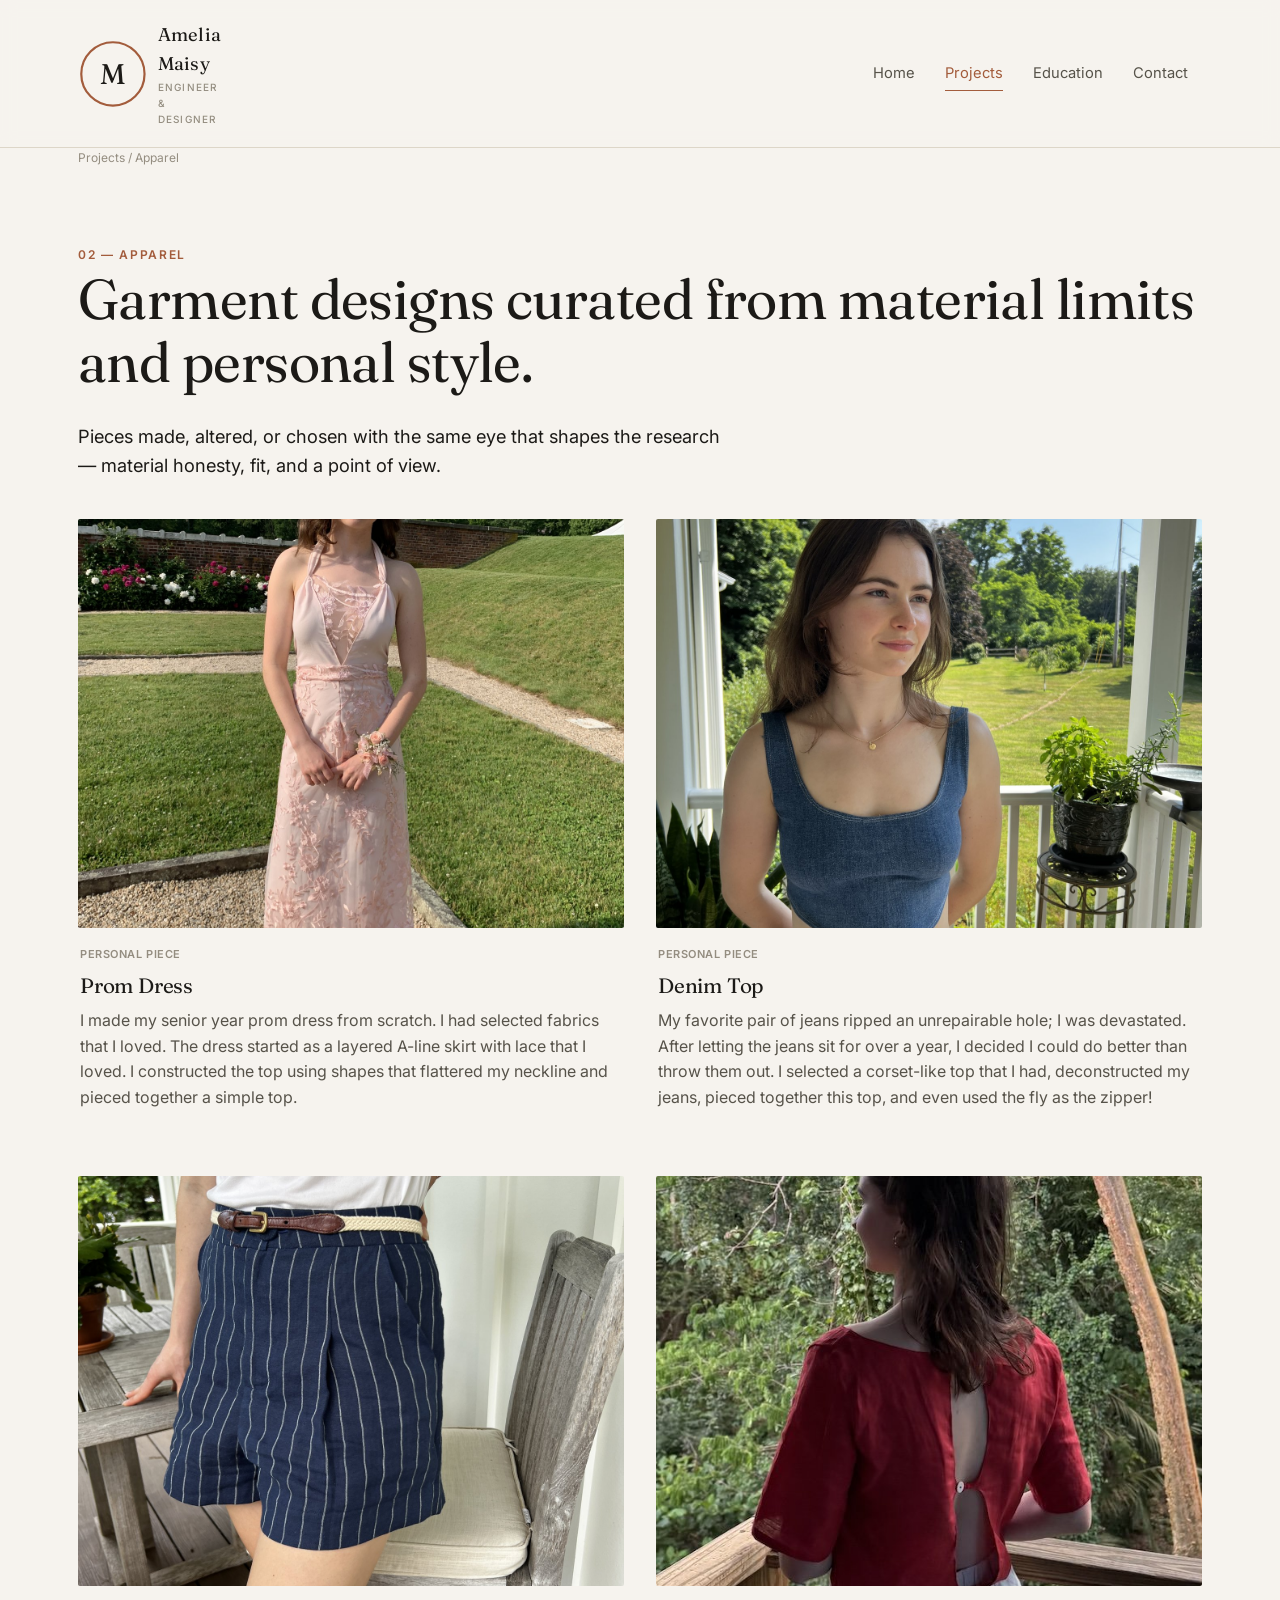
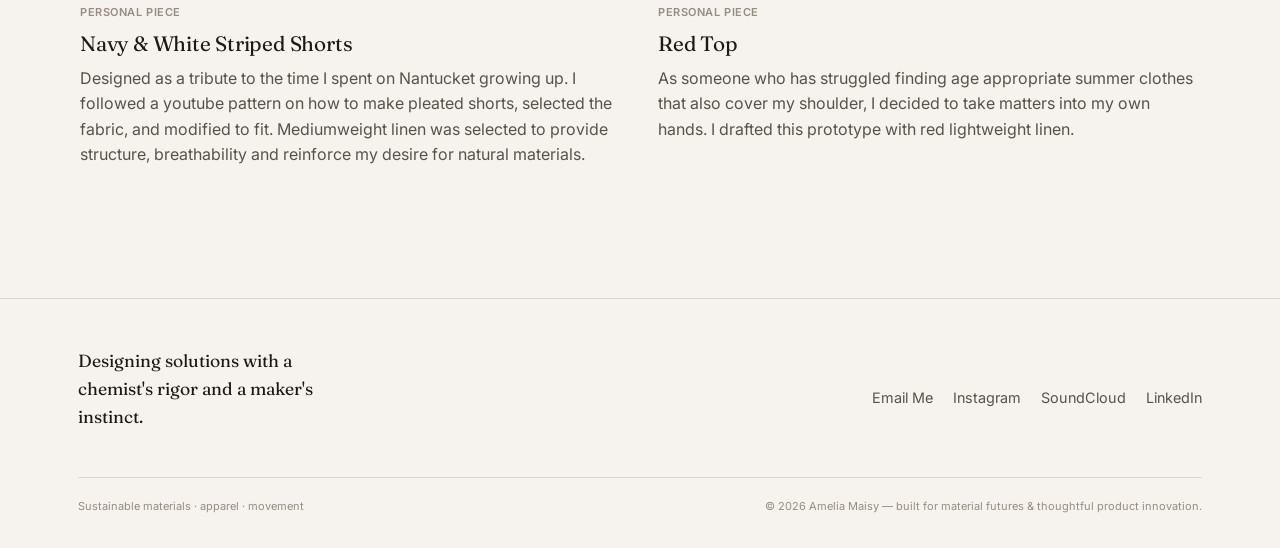
==== apparel.html @ 1a87ed8a "Add descriptions for personal clothing pieces" ====
<!DOCTYPE html>
<html lang="en">
<head>
<meta charset="UTF-8">
<meta name="viewport" content="width=device-width, initial-scale=1.0">
<title>Apparel — Maisy Holehouse</title>
<meta name="description" content="Garment designs curated from material limits and personal style.">
<link rel="stylesheet" href="style.css">
</head>
<body data-page="apparel">

<div id="site-header"></div>

<main>
  <div class="wrap">
    <div class="breadcrumb"><a href="projects.html">Projects</a> / Apparel</div>
    <div class="page-head">
      <span class="eyebrow">02 — Apparel</span>
      <h1>Garment designs curated from material limits and personal style.</h1>
      <p class="lede">Pieces made, altered, or chosen with the same eye that shapes the research — material honesty, fit, and a point of view.</p>
    </div>

    <!--
      PENDING: swap each placeholder-tile below for
      <img src="images/your-file.jpg" alt="Describe the photo">
      once the photos are uploaded. See README.md.
    -->
    <section class="no-border" style="padding-top:0;">
      <div class="grid-2">
        <div class="work-card">
          <div class="thumb"><img src="prom-dress.jpg" alt="Prom dress"></div>
          <div class="body">
            <div class="meta"><span>Personal Piece</span></div>
            <h3>Prom Dress</h3>
            <p>I made my senior year prom dress from scratch. I had selected fabrics that I loved. The dress started as a layered A-line skirt with lace that I loved. I constructed the top using shapes that flattered my neckline and pieced together a simple top.</p>
          </div>
        </div>

        <div class="work-card">
          <div class="thumb"><img src="denim-top.jpg" alt="Denim top"></div>
          <div class="body">
            <div class="meta"><span>Personal Piece</span></div>
            <h3>Denim Top</h3>
            <p>My favorite pair of jeans ripped an unrepairable hole; I was devastated. After letting the jeans sit for over a year, I decided I could do better than throw them out. I selected a corset-like top that I had, deconstructed my jeans, pieced together this top, and even used the fly as the zipper!</p>
          </div>
        </div>

        <div class="work-card">
          <div class="thumb"><img src="striped-shorts.jpg" alt="Navy and white striped shorts"></div>
          <div class="body">
            <div class="meta"><span>Personal Piece</span></div>
            <h3>Navy &amp; White Striped Shorts</h3>
            <p>Designed as a tribute to the time I spent on Nantucket growing up. I followed a youtube pattern on how to make pleated shorts, selected the fabric, and modified to fit. Mediumweight linen was selected to provide structure, breathability and reinforce my desire for natural materials.</p>
          </div>
        </div>

        <div class="work-card">
          <div class="thumb"><img src="red-top.jpg" alt="Red top"></div>
          <div class="body">
            <div class="meta"><span>Personal Piece</span></div>
            <h3>Red Top</h3>
            <p>As someone who has struggled finding age appropriate summer clothes that also cover my shoulder, I decided to take matters into my own hands. I drafted this prototype with red lightweight linen.</p>
          </div>
        </div>
      </div>
    </section>
  </div>
</main>

<div id="site-footer"></div>
<script src="main.js"></script>
</body>
</html>
---- style.css ----
/* ============================================================
   Maisy Holehouse — Portfolio
   Design language: warm editorial — paper tones, serif display,
   quiet hairline rules, photography-led. See README.md
   ============================================================ */

@import url('https://fonts.googleapis.com/css2?family=Fraunces:opsz,wght@9..144,300;9..144,400;9..144,500;9..144,600&family=Inter:wght@400;500;600&display=swap');

:root {
  --bg: #f6f3ee;
  --bg-panel: #efebe3;
  --ink: #1c1a17;
  --ink-dim: #57534a;
  --ink-faint: #948d80;
  --line: #ddd6c8;
  --line-strong: #c9beac;
  --accent: #5f6f45;
  --accent-2: #a35c3c;
  --radius: 2px;
  --max: 1180px;
  --font-display: "Fraunces", Georgia, serif;
  --font-body: "Inter", -apple-system, sans-serif;
}

* { box-sizing: border-box; }
html { scroll-behavior: smooth; }

body {
  margin: 0;
  background: var(--bg);
  color: var(--ink);
  font-family: var(--font-body);
  font-size: 16px;
  line-height: 1.6;
  -webkit-font-smoothing: antialiased;
}

a { color: inherit; }
img { max-width: 100%; display: block; }

::selection { background: var(--accent); color: #f6f3ee; }

:focus-visible { outline: 2px solid var(--accent-2); outline-offset: 3px; }

@media (prefers-reduced-motion: reduce) {
  * { animation: none !important; transition: none !important; scroll-behavior: auto !important; }
}

.wrap { max-width: var(--max); margin: 0 auto; padding: 0 28px; }

.eyebrow {
  font-family: var(--font-body);
  font-size: 12px;
  font-weight: 600;
  letter-spacing: 0.14em;
  text-transform: uppercase;
  color: var(--accent-2);
}

h1, h2, h3, h4 {
  font-family: var(--font-display);
  font-weight: 400;
  line-height: 1.14;
  margin: 0 0 0.5em;
  letter-spacing: -0.01em;
  color: var(--ink);
}
h1 { font-size: clamp(2.1rem, 4.6vw, 3.5rem); font-weight: 400; }
h2 { font-size: clamp(1.5rem, 2.8vw, 2rem); }
h3 { font-size: 1.3rem; }

p { color: var(--ink-dim); margin: 0 0 1em; }
p.lede { color: var(--ink); font-size: 1.14rem; max-width: 60ch; }

.tick { color: var(--ink-faint); font-family: var(--font-body); font-size: 13px; }

/* ================= HEADER / NAV ================= */
header.site-header {
  position: sticky; top: 0; z-index: 50;
  background: rgba(246, 243, 238, 0.92);
  backdrop-filter: blur(8px);
  border-bottom: 1px solid var(--line);
}
.nav {
  display: flex; align-items: center; justify-content: space-between;
  padding: 20px 28px;
  max-width: var(--max); margin: 0 auto;
}
.brand {
  display: flex; align-items: center; gap: 10px;
  font-family: var(--font-display);
  font-size: 1.15rem;
  text-decoration: none;
  color: var(--ink);
  letter-spacing: 0.01em;
}
.brand small {
  display: block; font-family: var(--font-body); font-size: 10px; font-weight: 500;
  letter-spacing: 0.12em; color: var(--ink-faint); text-transform: uppercase;
}

.nav-links { display: flex; align-items: center; gap: 2px; list-style: none; margin: 0; padding: 0; }
.nav-links a {
  display: block;
  padding: 9px 14px;
  text-decoration: none;
  font-size: 0.92rem;
  color: var(--ink-dim);
  border-radius: var(--radius);
  transition: color 0.15s ease;
  position: relative;
}
.nav-links a:hover { color: var(--ink); }
.nav-links a[aria-current="page"] { color: var(--accent-2); }
.nav-links a[aria-current="page"]::after {
  content: ""; position: absolute; left: 14px; right: 14px; bottom: 3px;
  height: 1px; background: var(--accent-2);
}

.nav-item.has-dropdown { position: relative; padding-bottom: 10px; margin-bottom: -10px; }
.dropdown {
  display: none;
  position: absolute; top: 100%; left: 0; margin: 0;
  min-width: 200px;
  background: var(--bg);
  border: 1px solid var(--line-strong);
  padding: 6px;
  list-style: none; z-index: 60;
}
.nav-item.has-dropdown:hover .dropdown,
.nav-item.has-dropdown:focus-within .dropdown { display: block; }
.dropdown a { font-size: 0.88rem; padding: 9px 12px; }
.dropdown .tick { display: block; padding: 4px 12px 3px; font-size: 11px; }

.nav-toggle { display: none; }

@media (max-width: 860px) {
  .nav-toggle {
    display: inline-flex; align-items: center; justify-content: center;
    width: 38px; height: 38px;
    background: transparent; border: 1px solid var(--line-strong); color: var(--ink);
    cursor: pointer;
  }
  .nav-links {
    display: none;
    position: absolute; top: 100%; left: 0; right: 0;
    flex-direction: column; align-items: stretch; gap: 0;
    background: var(--bg); border-bottom: 1px solid var(--line-strong);
    padding: 8px;
  }
  .nav-links.open { display: flex; }
  .nav-item.has-dropdown .dropdown {
    display: block; position: static; border: none; background: transparent; margin: 0 0 0 12px; padding: 0;
  }
}

/* ================= HERO ================= */
.hero { padding: 72px 0 48px; }
.hero .eyebrow { display: block; margin-bottom: 16px; }
.hero .lede { margin-top: 18px; }
.cta-row { display: flex; gap: 14px; margin-top: 30px; flex-wrap: wrap; }

.hero-photo {
  margin-top: 48px;
  border-radius: var(--radius);
  overflow: hidden;
  aspect-ratio: 16 / 8;
}
.hero-photo img { width: 100%; height: 100%; object-fit: cover; }
@media (max-width: 700px) { .hero-photo { aspect-ratio: 4/5; } }

.btn {
  font-family: var(--font-body);
  font-size: 13px;
  font-weight: 600;
  letter-spacing: 0.02em;
  text-decoration: none;
  padding: 13px 22px;
  border: 1px solid var(--ink);
  color: var(--ink);
  display: inline-flex; align-items: center; gap: 8px;
  transition: background 0.15s ease, color 0.15s ease, border-color 0.15s ease;
}
.btn:hover { background: var(--ink); color: var(--bg); }
.btn.ghost { border-color: var(--line-strong); }
.btn.ghost:hover { background: var(--bg-panel); color: var(--ink); border-color: var(--ink); }

/* ================= SECTIONS ================= */
section { padding: 56px 0; border-top: 1px solid var(--line); }
section.no-border { border-top: none; }
.section-head { display: flex; justify-content: space-between; align-items: flex-end; gap: 24px; margin-bottom: 36px; flex-wrap: wrap; }
.section-head .eyebrow { display: block; margin-bottom: 10px; }

/* ================= NUMBERED DISCIPLINE LIST (matches original site) ================= */
.numbered-list { list-style: none; margin: 0; padding: 0; }
.numbered-list li {
  border-top: 1px solid var(--line);
}
.numbered-list li:last-child { border-bottom: 1px solid var(--line); }
.numbered-list a.numbered-row {
  display: grid; grid-template-columns: 90px 1fr auto; gap: 20px; align-items: baseline;
  padding: 22px 0; text-decoration: none; color: var(--ink);
}
.numbered-list .num { font-family: var(--font-display); font-size: 1.4rem; color: var(--ink-faint); }
.numbered-list h3 { margin: 0 0 4px; font-size: 1.1rem; }
.numbered-list p { margin: 0; font-size: 0.96rem; }
.numbered-list .go { font-family: var(--font-body); font-size: 12px; font-weight: 600; color: var(--ink-faint); align-self: center; }
.numbered-list a.numbered-row:hover .go { color: var(--accent-2); }

/* ================= WORK / PROJECT CARDS ================= */
.grid-4 { display: grid; grid-template-columns: repeat(4, 1fr); gap: 20px; }
@media (max-width: 900px) { .grid-4 { grid-template-columns: 1fr 1fr; } }
@media (max-width: 560px) { .grid-4 { grid-template-columns: 1fr; } }

.card {
  text-decoration: none;
  color: var(--ink);
  display: flex; flex-direction: column; gap: 8px;
  padding-top: 18px;
  border-top: 1px solid var(--line-strong);
}
.card .num { font-family: var(--font-display); font-size: 1rem; color: var(--ink-faint); }
.card h3 { margin-bottom: 2px; }
.card p { font-size: 0.92rem; margin-bottom: 0; }
.card .go { font-family: var(--font-body); font-size: 12px; font-weight: 600; color: var(--ink-faint); margin-top: 6px; }
.card:hover .go { color: var(--accent-2); }

.grid-2 { display: grid; grid-template-columns: 1fr 1fr; gap: 32px; }
@media (max-width: 760px) { .grid-2 { grid-template-columns: 1fr; } }

.work-card { }
.work-card .thumb { aspect-ratio: 4 / 3; overflow: hidden; background: var(--bg-panel); border-radius: var(--radius); }
.work-card .thumb img { width: 100%; height: 100%; object-fit: cover; }
.work-card .body { padding: 18px 2px; }
.work-card .meta { font-family: var(--font-body); font-size: 11px; font-weight: 600; color: var(--ink-faint); display: flex; gap: 14px; margin-bottom: 10px; text-transform: uppercase; letter-spacing: 0.05em; }
.work-card .meta span.tag-year { color: var(--accent); }

/* placeholder tile — used only where a real photo is still needed */
.placeholder-tile {
  aspect-ratio: 4/3;
  border: 1px dashed var(--line-strong);
  display: flex; align-items: center; justify-content: center;
  text-align: center; padding: 20px;
  font-family: var(--font-body); font-size: 12px; color: var(--ink-faint);
  background: var(--bg-panel);
  border-radius: var(--radius);
}

/* ================= LISTS (focus areas, collab paths, roles) ================= */
.spec-list { list-style: none; margin: 0; padding: 0; border-top: 1px solid var(--line); }
.spec-list li {
  display: grid; grid-template-columns: 48px 1fr; gap: 18px;
  padding: 18px 0; border-bottom: 1px solid var(--line);
}
.spec-list .num { font-family: var(--font-display); color: var(--ink-faint); font-size: 1.1rem; padding-top: 0; }
.spec-list h4 { margin: 0 0 6px; font-size: 1.02rem; font-family: var(--font-body); font-weight: 600; }
.spec-list p { margin: 0; font-size: 0.94rem; }

/* ================= TIMELINE (education/experience) ================= */
.timeline { border-left: 1px solid var(--line-strong); margin-left: 6px; }
.timeline .entry { position: relative; padding: 4px 0 32px 28px; }
.timeline .entry::before {
  content: ""; position: absolute; left: -5px; top: 6px;
  width: 9px; height: 9px; background: var(--bg); border: 1px solid var(--accent-2);
  border-radius: 50%;
}
.timeline .entry h4 { font-family: var(--font-body); font-weight: 600; margin-bottom: 4px; font-size: 1.02rem; color: var(--ink); }
.timeline .entry p { margin: 0; font-size: 0.94rem; }
.timeline .entry .role-tag { font-family: var(--font-body); font-size: 11px; font-weight: 600; color: var(--accent); text-transform: uppercase; letter-spacing: 0.05em; }

/* ================= EMBEDS ================= */
.embed-frame {
  border: 1px solid var(--line-strong);
  padding: 14px;
  background: var(--bg-panel);
  border-radius: var(--radius);
}
.video-embed { position: relative; width: 100%; padding-top: 56.25%; overflow: hidden; }
.video-embed iframe { position: absolute; inset: 0; width: 100%; height: 100%; border: 0; }
.audio-embed iframe { width: 100%; border: 0; }

.social-callout {
  display: flex; align-items: center; justify-content: space-between; gap: 20px;
  flex-wrap: wrap;
  padding: 28px;
  border: 1px solid var(--line-strong);
  background: var(--bg-panel);
  border-radius: var(--radius);
}
.social-callout .icon { color: var(--accent-2); }

/* ================= CONTACT ================= */
.contact-hero { padding: 72px 0 40px; }
.mail-cta {
  display: inline-flex; align-items: center; gap: 12px;
  font-family: var(--font-display); font-size: clamp(1.4rem, 3vw, 2rem);
  text-decoration: none; color: var(--ink);
  border-bottom: 1px solid var(--accent-2);
  padding-bottom: 6px;
}
.mail-cta:hover { color: var(--accent-2); }

/* ================= FOOTER ================= */
footer.site-footer { border-top: 1px solid var(--line); padding: 48px 0 32px; margin-top: 40px; }
.footer-top { display: flex; justify-content: space-between; gap: 24px; flex-wrap: wrap; align-items: center; }
.footer-tagline { font-family: var(--font-display); font-size: 1.1rem; color: var(--ink); max-width: 25ch; }
.footer-links { display: flex; gap: 20px; list-style: none; padding: 0; margin: 0; flex-wrap: wrap; }
.footer-links a { text-decoration: none; color: var(--ink-dim); font-size: 0.9rem; }
.footer-links a:hover { color: var(--accent-2); }
.footer-bottom {
  margin-top: 28px; padding-top: 20px; border-top: 1px solid var(--line);
  display: flex; justify-content: space-between; gap: 12px; flex-wrap: wrap;
  font-family: var(--font-body); font-size: 11px; color: var(--ink-faint);
}

/* ================= PAGE HEADERS (sub-pages) ================= */
.page-head { padding: 56px 0 20px; }
.page-head .eyebrow { margin-bottom: 14px; }
.breadcrumb { font-family: var(--font-body); font-size: 12px; color: var(--ink-faint); margin-bottom: 18px; }
.breadcrumb a { color: var(--ink-faint); text-decoration: none; }
.breadcrumb a:hover { color: var(--accent-2); }
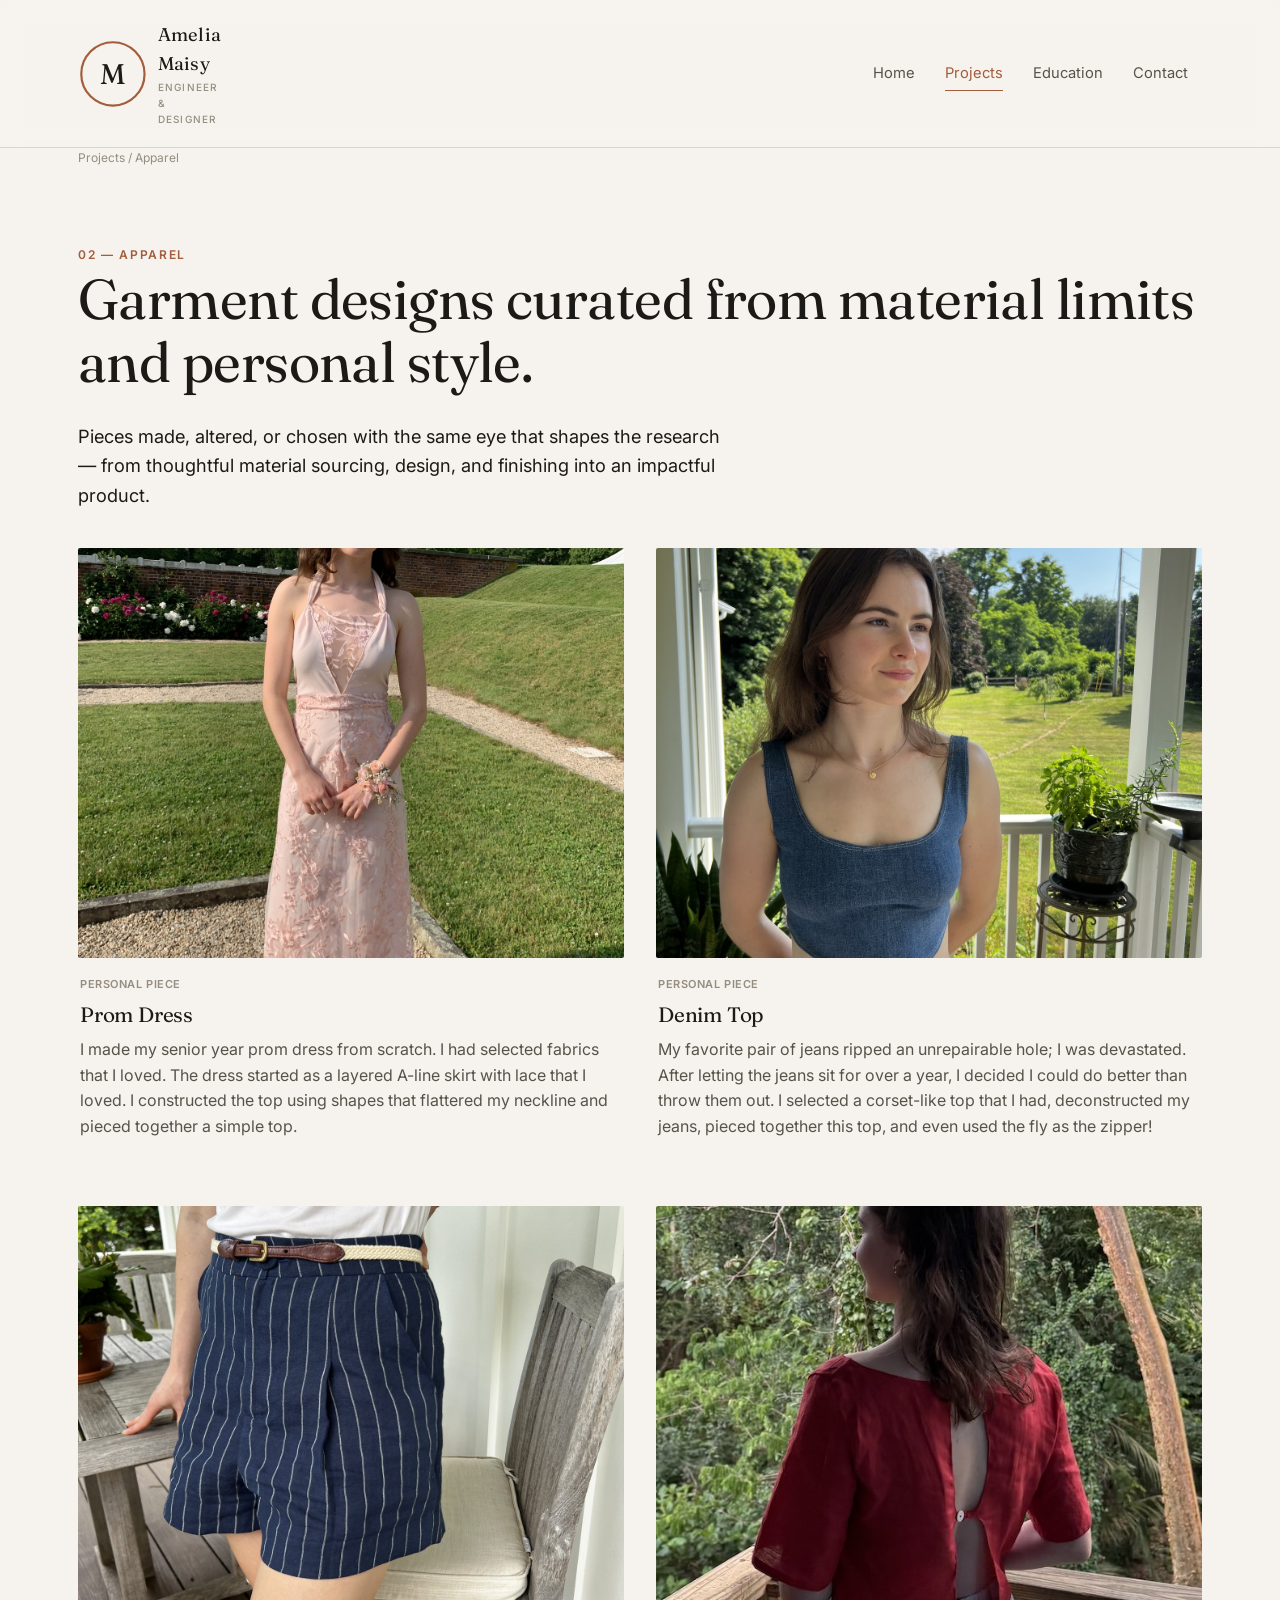
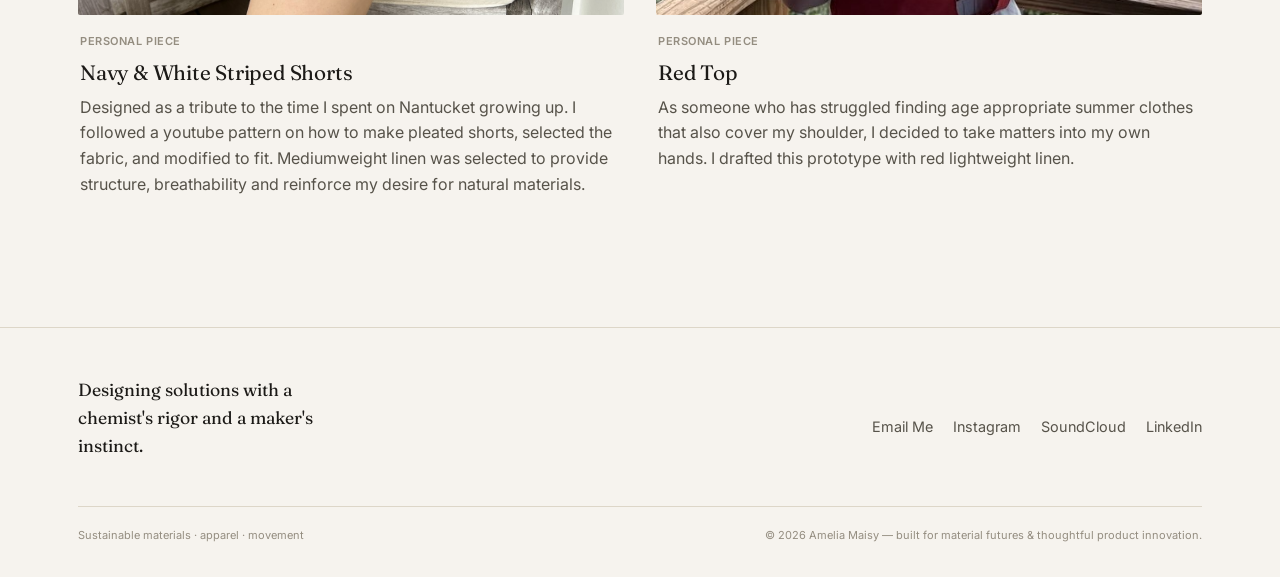
==== commit 75aee997: "Revise lede paragraph for improved description Updated the lede paragraph to enhance clarity and det" ====
--- a/apparel.html
+++ b/apparel.html
@@ -17,7 +17,7 @@
     <div class="page-head">
       <span class="eyebrow">02 — Apparel</span>
       <h1>Garment designs curated from material limits and personal style.</h1>
-      <p class="lede">Pieces made, altered, or chosen with the same eye that shapes the research — material honesty, fit, and a point of view.</p>
+      <p class="lede">Pieces made, altered, or chosen with the same eye that shapes the research — from thoughtful material sourcing,  design, and finishing into an impactful product.</p>
     </div>
 
     <!--
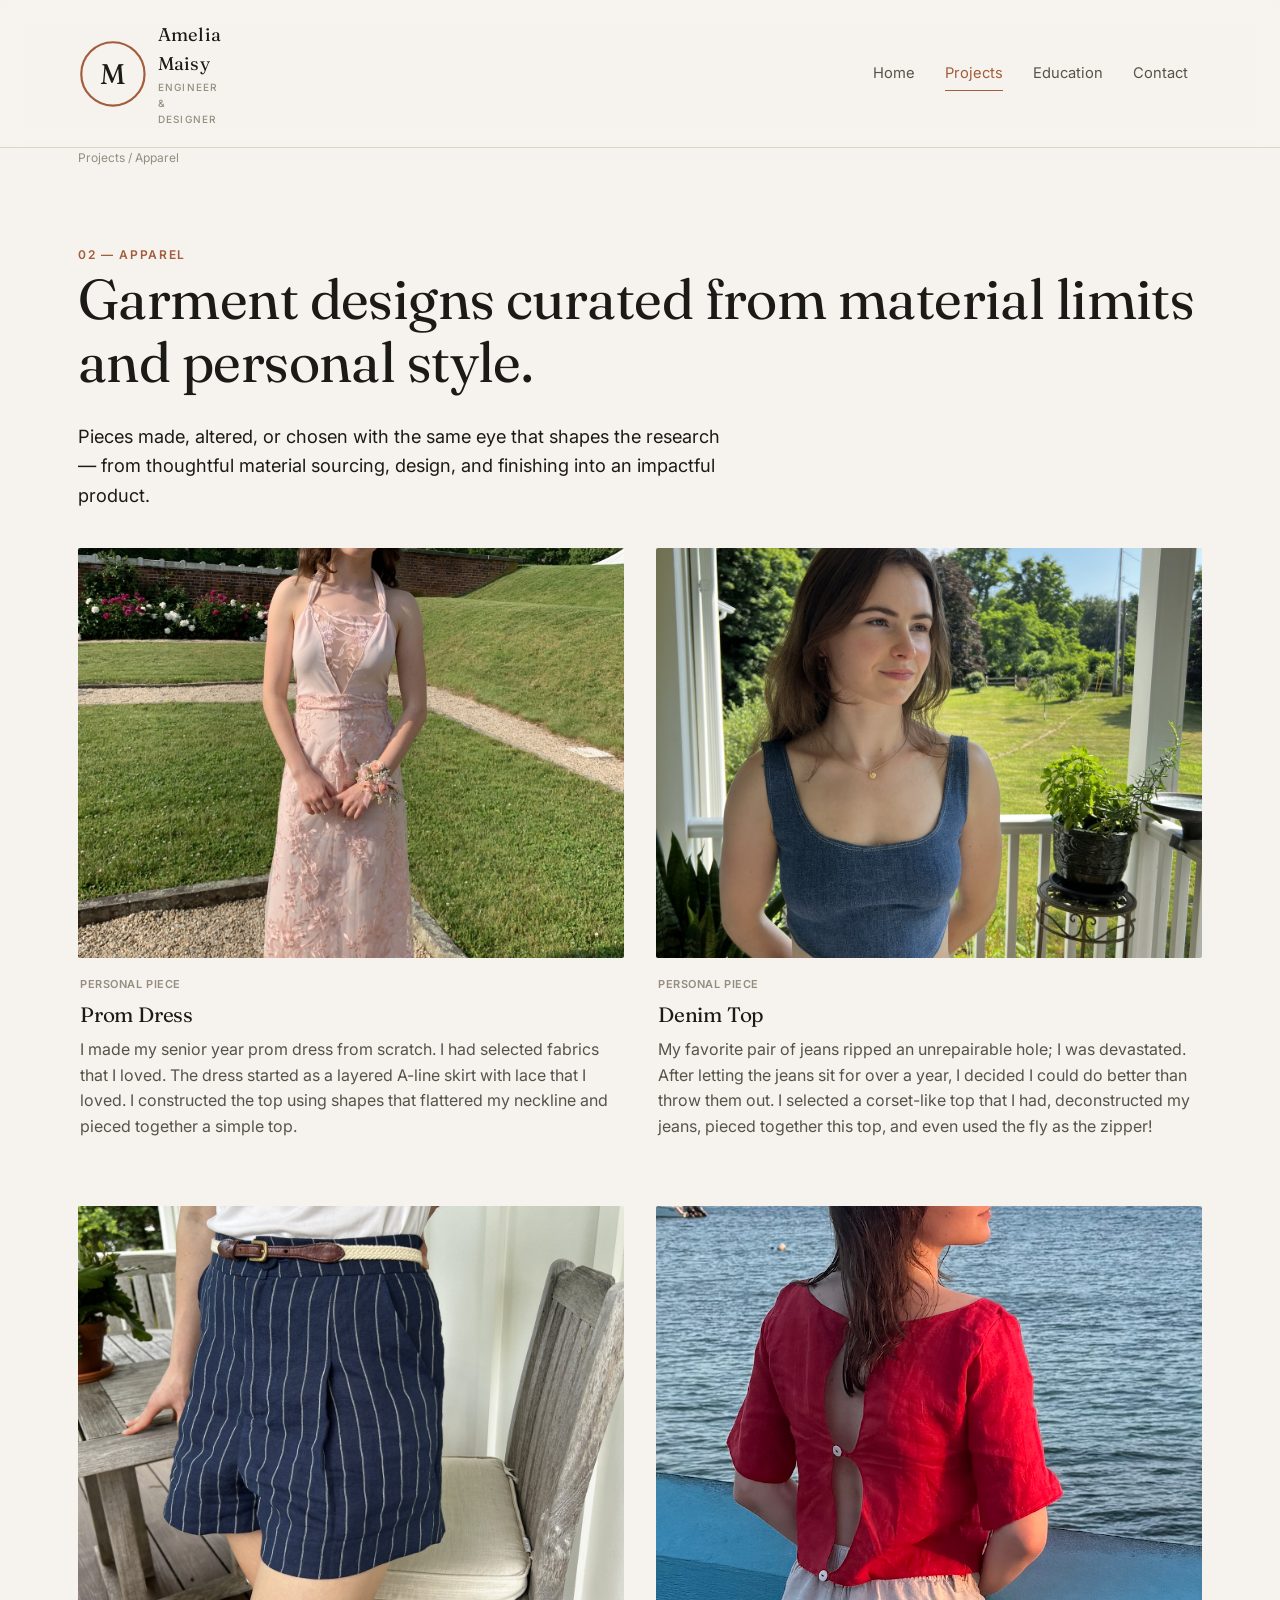
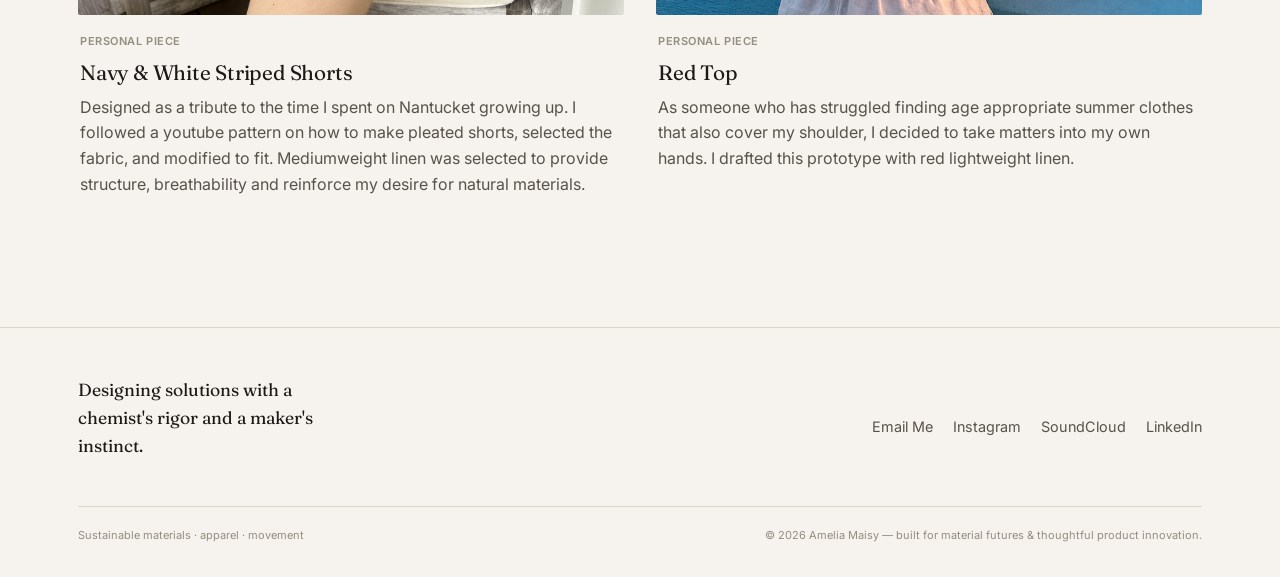
==== commit f40fe20a: "Update image source for red top in apparel.html" ====
--- a/apparel.html
+++ b/apparel.html
@@ -55,7 +55,7 @@
         </div>
 
         <div class="work-card">
-          <div class="thumb"><img src="red-top.jpg" alt="Red top"></div>
+          <div class="thumb"><img src="redshirt.jpg" alt="Red top"></div>
           <div class="body">
             <div class="meta"><span>Personal Piece</span></div>
             <h3>Red Top</h3>
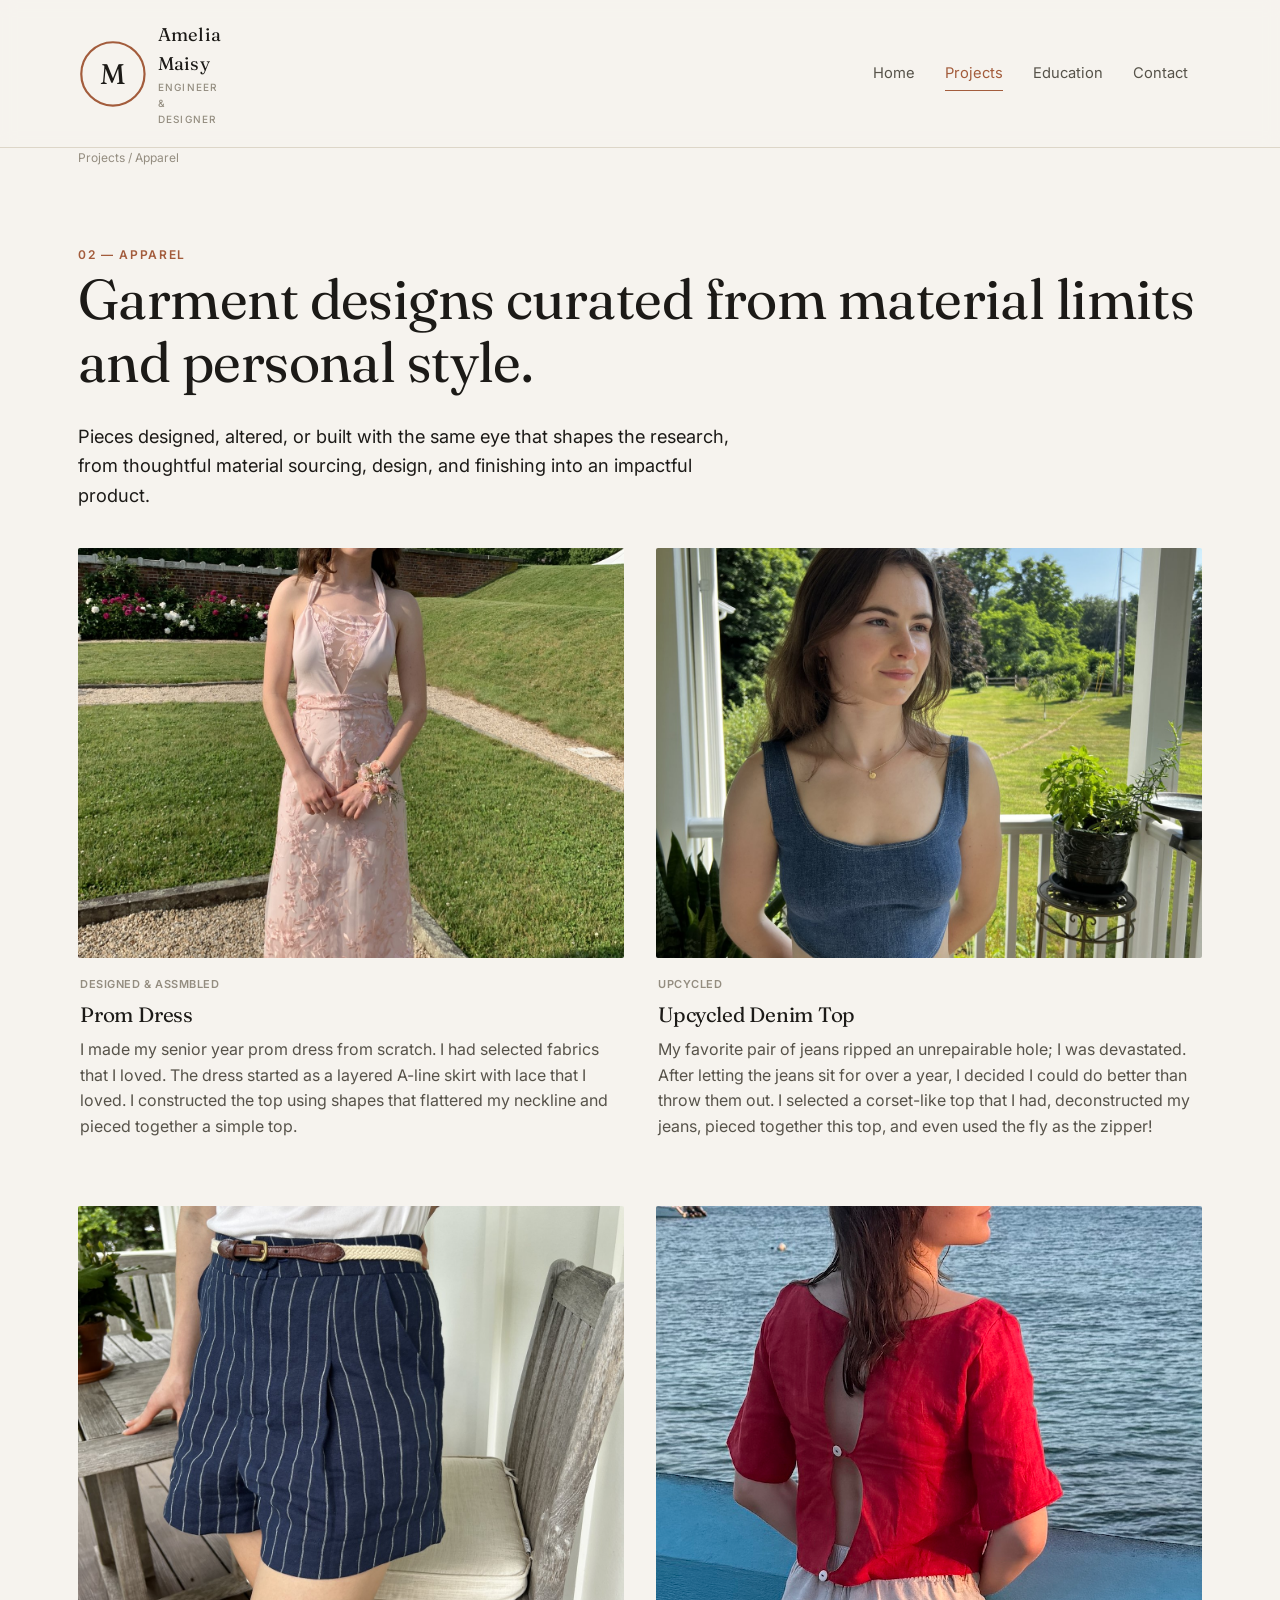
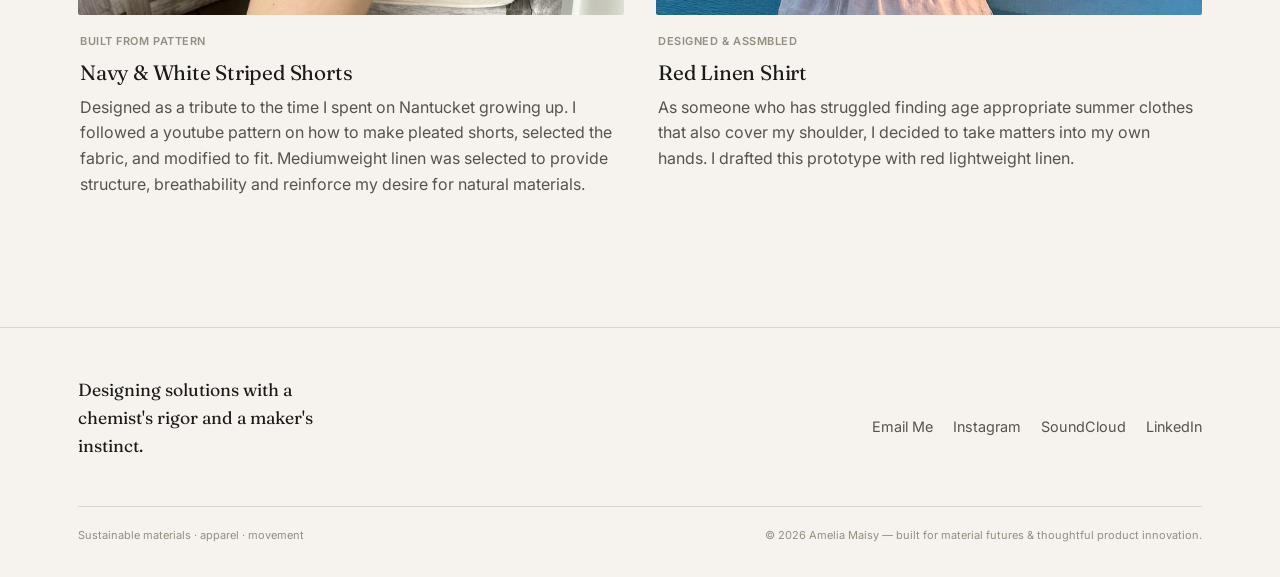
==== commit 63f440f8: "Update garment descriptions and metadata" ====
--- a/apparel.html
+++ b/apparel.html
@@ -17,7 +17,7 @@
     <div class="page-head">
       <span class="eyebrow">02 — Apparel</span>
       <h1>Garment designs curated from material limits and personal style.</h1>
-      <p class="lede">Pieces made, altered, or chosen with the same eye that shapes the research — from thoughtful material sourcing,  design, and finishing into an impactful product.</p>
+      <p class="lede">Pieces designed, altered, or built with the same eye that shapes the research, from thoughtful material sourcing, design, and finishing into an impactful product.</p>
     </div>
 
     <!--
@@ -30,7 +30,7 @@
         <div class="work-card">
           <div class="thumb"><img src="prom-dress.jpg" alt="Prom dress"></div>
           <div class="body">
-            <div class="meta"><span>Personal Piece</span></div>
+            <div class="meta"><span>Designed &amp; Assmbled</span></div>
             <h3>Prom Dress</h3>
             <p>I made my senior year prom dress from scratch. I had selected fabrics that I loved. The dress started as a layered A-line skirt with lace that I loved. I constructed the top using shapes that flattered my neckline and pieced together a simple top.</p>
           </div>
@@ -39,8 +39,8 @@
         <div class="work-card">
           <div class="thumb"><img src="denim-top.jpg" alt="Denim top"></div>
           <div class="body">
-            <div class="meta"><span>Personal Piece</span></div>
-            <h3>Denim Top</h3>
+            <div class="meta"><span>Upcycled</span></div>
+            <h3>Upcycled Denim Top</h3>
             <p>My favorite pair of jeans ripped an unrepairable hole; I was devastated. After letting the jeans sit for over a year, I decided I could do better than throw them out. I selected a corset-like top that I had, deconstructed my jeans, pieced together this top, and even used the fly as the zipper!</p>
           </div>
         </div>
@@ -48,7 +48,7 @@
         <div class="work-card">
           <div class="thumb"><img src="striped-shorts.jpg" alt="Navy and white striped shorts"></div>
           <div class="body">
-            <div class="meta"><span>Personal Piece</span></div>
+            <div class="meta"><span>Built from Pattern</span></div>
             <h3>Navy &amp; White Striped Shorts</h3>
             <p>Designed as a tribute to the time I spent on Nantucket growing up. I followed a youtube pattern on how to make pleated shorts, selected the fabric, and modified to fit. Mediumweight linen was selected to provide structure, breathability and reinforce my desire for natural materials.</p>
           </div>
@@ -57,8 +57,8 @@
         <div class="work-card">
           <div class="thumb"><img src="redshirt.jpg" alt="Red top"></div>
           <div class="body">
-            <div class="meta"><span>Personal Piece</span></div>
-            <h3>Red Top</h3>
+            <div class="meta"><span>Designed &amp; Assmbled</span></div>
+            <h3>Red Linen Shirt</h3>
             <p>As someone who has struggled finding age appropriate summer clothes that also cover my shoulder, I decided to take matters into my own hands. I drafted this prototype with red lightweight linen.</p>
           </div>
         </div>
--- a/style.css
+++ b/style.css
@@ -235,6 +235,14 @@
 .work-card .meta { font-family: var(--font-body); font-size: 11px; font-weight: 600; color: var(--ink-faint); display: flex; gap: 14px; margin-bottom: 10px; text-transform: uppercase; letter-spacing: 0.05em; }
 .work-card .meta span.tag-year { color: var(--accent); }
 
+/* ================= PHOTO GALLERY (project pages) ================= */
+.gallery { display: grid; grid-template-columns: repeat(3, 1fr); gap: 20px; }
+@media (max-width: 760px) { .gallery { grid-template-columns: 1fr; } }
+.gallery figure { margin: 0; }
+.gallery .thumb { aspect-ratio: 3 / 4; overflow: hidden; background: var(--bg-panel); border-radius: var(--radius); }
+.gallery .thumb img { width: 100%; height: 100%; object-fit: cover; }
+.gallery figcaption { margin-top: 10px; font-family: var(--font-body); font-size: 13px; color: var(--ink-faint); }
+
 /* placeholder tile — used only where a real photo is still needed */
 .placeholder-tile {
   aspect-ratio: 4/3;
@@ -255,6 +263,19 @@
 .spec-list .num { font-family: var(--font-display); color: var(--ink-faint); font-size: 1.1rem; padding-top: 0; }
 .spec-list h4 { margin: 0 0 6px; font-size: 1.02rem; font-family: var(--font-body); font-weight: 600; }
 .spec-list p { margin: 0; font-size: 0.94rem; }
+
+/* term-list — unnumbered subsection blocks (materials taxonomies, focus lists) */
+.term-list { list-style: none; margin: 0; padding: 0; border-top: 1px solid var(--line); }
+.term-list li { padding: 18px 0; border-bottom: 1px solid var(--line); }
+.term-list .eyebrow { display: block; margin-bottom: 6px; }
+.term-list h4 { margin: 0 0 6px; font-size: 1.02rem; font-family: var(--font-body); font-weight: 600; }
+.term-list p { margin: 0; font-size: 0.94rem; }
+
+/* solid accent callout — focus areas / pull quotes */
+.focus-callout { background: var(--accent); color: #5f6f45; border-radius: 14px; padding: 32px; height: 100%; }
+.focus-callout .eyebrow { color: rgba(246, 243, 238, 0.75); }
+.focus-callout h3 { color: #f6f3ee; font-size: 1.3rem; margin: 8px 0 12px; }
+.focus-callout p { color: rgba(246, 243, 238, 0.85); margin: 0; font-size: 0.94rem; }
 
 /* ================= TIMELINE (education/experience) ================= */
 .timeline { border-left: 1px solid var(--line-strong); margin-left: 6px; }
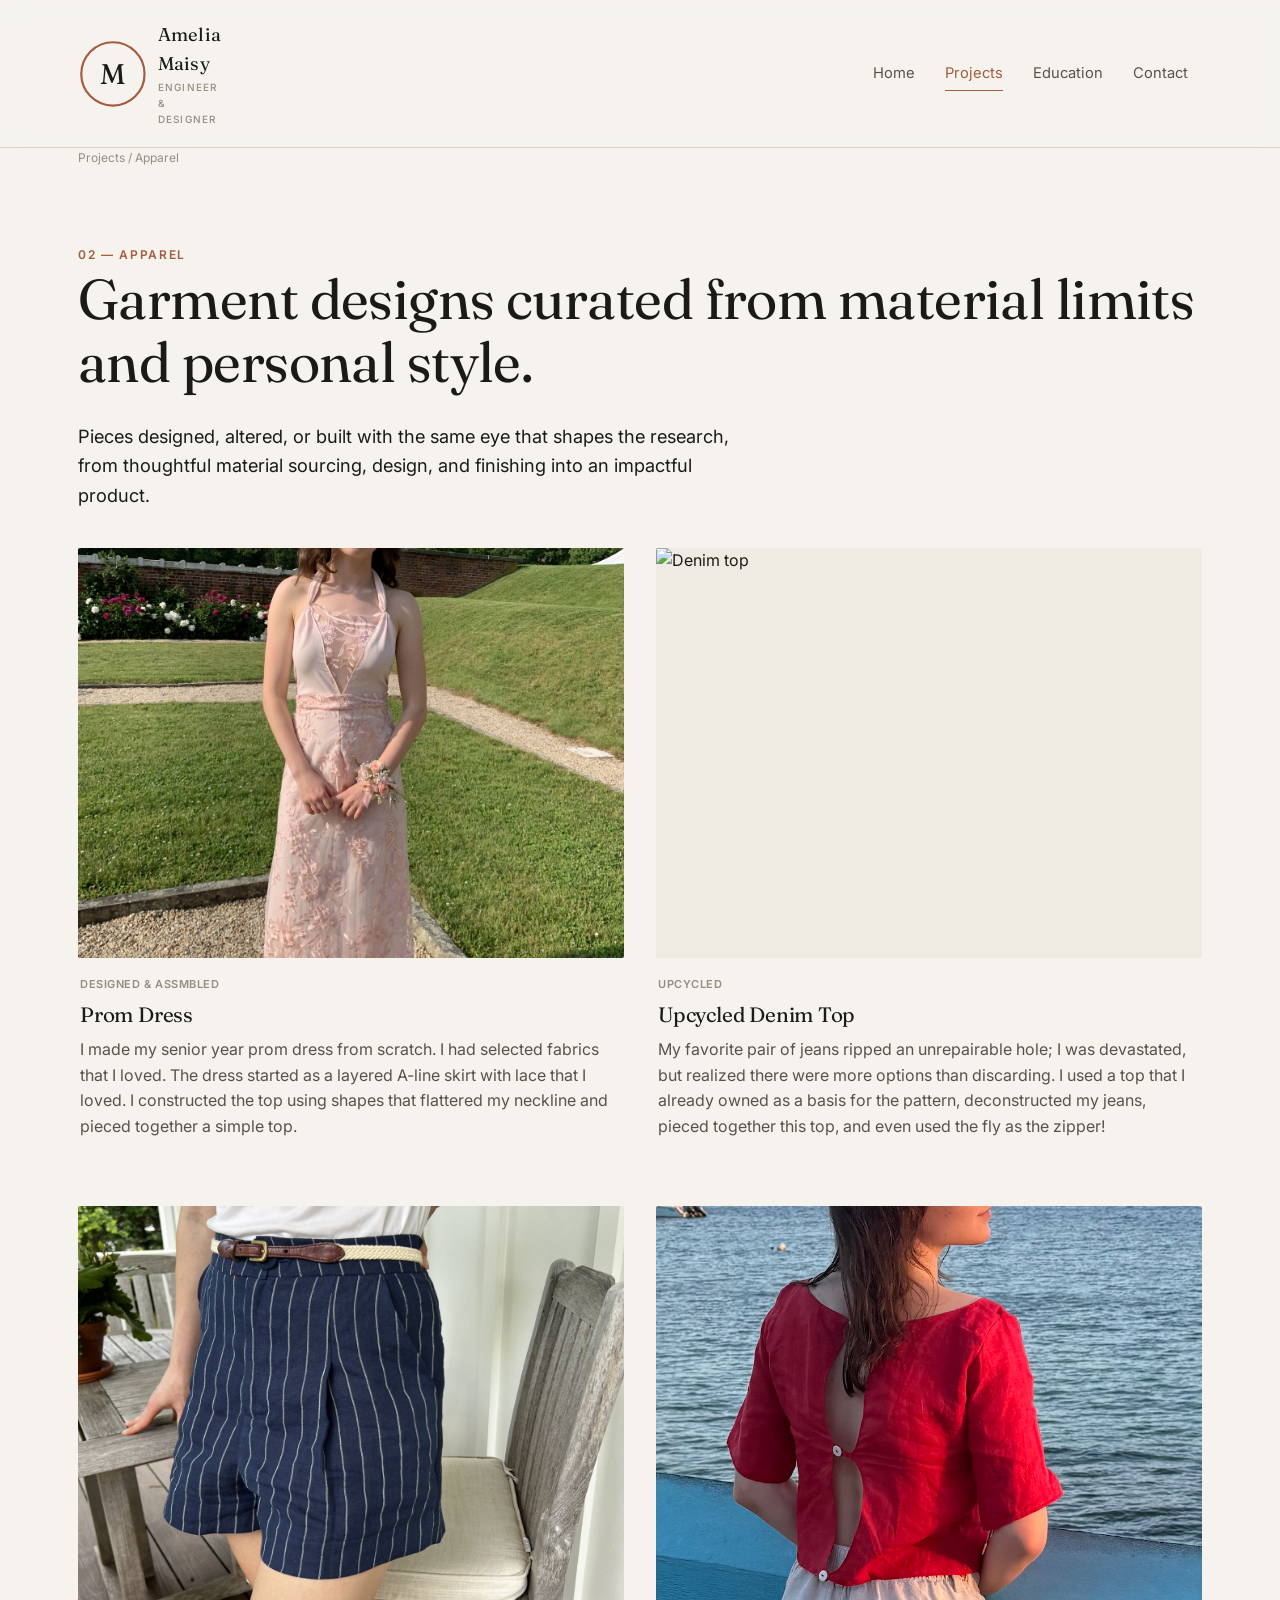
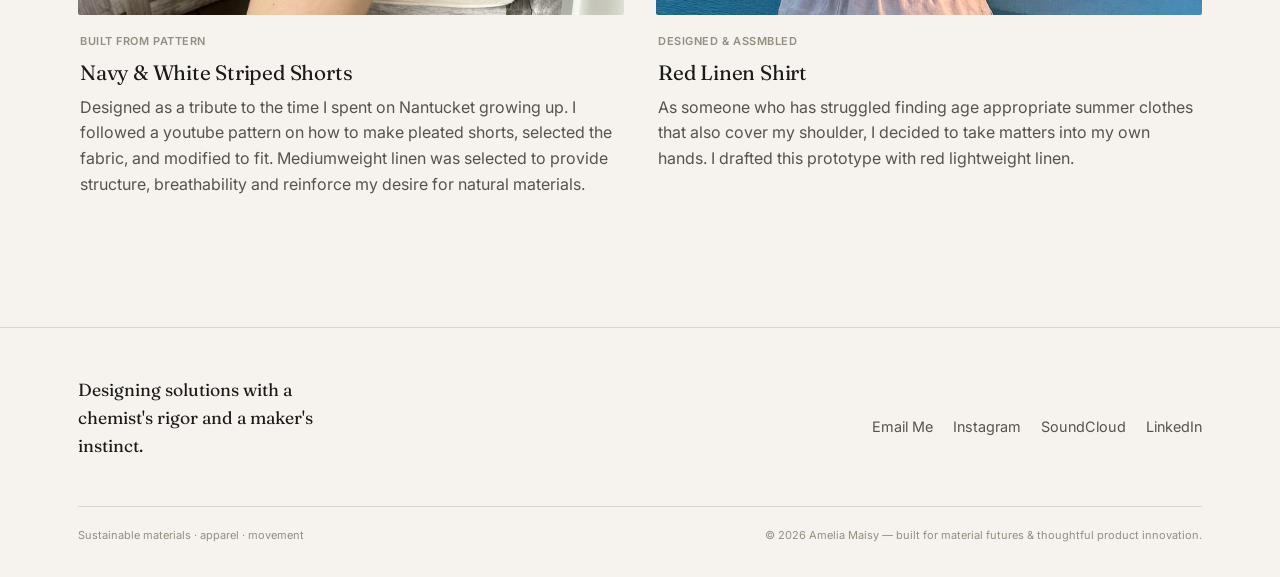
==== commit 89ca5fd9: "Revise description of Upcycled Denim Top" ====
--- a/apparel.html
+++ b/apparel.html
@@ -41,7 +41,7 @@
           <div class="body">
             <div class="meta"><span>Upcycled</span></div>
             <h3>Upcycled Denim Top</h3>
-            <p>My favorite pair of jeans ripped an unrepairable hole; I was devastated. After letting the jeans sit for over a year, I decided I could do better than throw them out. I selected a corset-like top that I had, deconstructed my jeans, pieced together this top, and even used the fly as the zipper!</p>
+            <p>My favorite pair of jeans ripped an unrepairable hole; I was devastated, but realized there were more options than discarding. I used a top that I already owned as a basis for the pattern, deconstructed my jeans, pieced together this top, and even used the fly as the zipper!</p>
           </div>
         </div>
 
--- a/style.css
+++ b/style.css
@@ -45,6 +45,10 @@
 @media (prefers-reduced-motion: reduce) {
   * { animation: none !important; transition: none !important; scroll-behavior: auto !important; }
 }
+
+/* scroll reveal — applied by main.js via IntersectionObserver, progressive enhancement only */
+.reveal { opacity: 0; transform: translateY(16px); transition: opacity 0.6s ease, transform 0.6s ease; }
+.reveal.in-view { opacity: 1; transform: none; }
 
 .wrap { max-width: var(--max); margin: 0 auto; padding: 0 28px; }
 
@@ -161,6 +165,7 @@
 .cta-row { display: flex; gap: 14px; margin-top: 30px; flex-wrap: wrap; }
 
 .hero-photo {
+  position: relative;
   margin-top: 48px;
   border-radius: var(--radius);
   overflow: hidden;
@@ -168,6 +173,21 @@
 }
 .hero-photo img { width: 100%; height: 100%; object-fit: cover; }
 @media (max-width: 700px) { .hero-photo { aspect-ratio: 4/5; } }
+
+/* rotating "seal" badge — a small signature flourish on the home hero */
+.spin-badge-wrap {
+  position: absolute; right: 20px; bottom: -22px;
+  width: 100px; height: 100px;
+  filter: drop-shadow(0 2px 6px rgba(28, 26, 23, 0.25));
+}
+.spin-badge { position: absolute; inset: 0; animation: spin-slow 26s linear infinite; }
+.spin-badge-dot {
+  position: absolute; inset: 0;
+  display: flex; align-items: center; justify-content: center;
+  color: var(--bg); font-size: 18px;
+}
+@keyframes spin-slow { to { transform: rotate(360deg); } }
+@media (max-width: 700px) { .spin-badge-wrap { width: 82px; height: 82px; right: 12px; bottom: -14px; } }
 
 .btn {
   font-family: var(--font-body);
@@ -235,6 +255,9 @@
 .work-card .meta { font-family: var(--font-body); font-size: 11px; font-weight: 600; color: var(--ink-faint); display: flex; gap: 14px; margin-bottom: 10px; text-transform: uppercase; letter-spacing: 0.05em; }
 .work-card .meta span.tag-year { color: var(--accent); }
 
+.work-card .thumb img, .gallery .thumb img { transition: transform 0.5s ease; }
+.work-card:hover .thumb img, .gallery .thumb:hover img { transform: scale(1.045); }
+
 /* ================= PHOTO GALLERY (project pages) ================= */
 .gallery { display: grid; grid-template-columns: repeat(3, 1fr); gap: 20px; }
 @media (max-width: 760px) { .gallery { grid-template-columns: 1fr; } }
@@ -272,7 +295,8 @@
 .term-list p { margin: 0; font-size: 0.94rem; }
 
 /* solid accent callout — focus areas / pull quotes */
-.focus-callout { background: var(--accent); color: #5f6f45; border-radius: 14px; padding: 32px; height: 100%; }
+.focus-callout { background: var(--accent); border-radius: 14px; padding: 32px; height: 100%; }
+.focus-callout.callout-warm { background: var(--accent-2); }
 .focus-callout .eyebrow { color: rgba(246, 243, 238, 0.75); }
 .focus-callout h3 { color: #f6f3ee; font-size: 1.3rem; margin: 8px 0 12px; }
 .focus-callout p { color: rgba(246, 243, 238, 0.85); margin: 0; font-size: 0.94rem; }
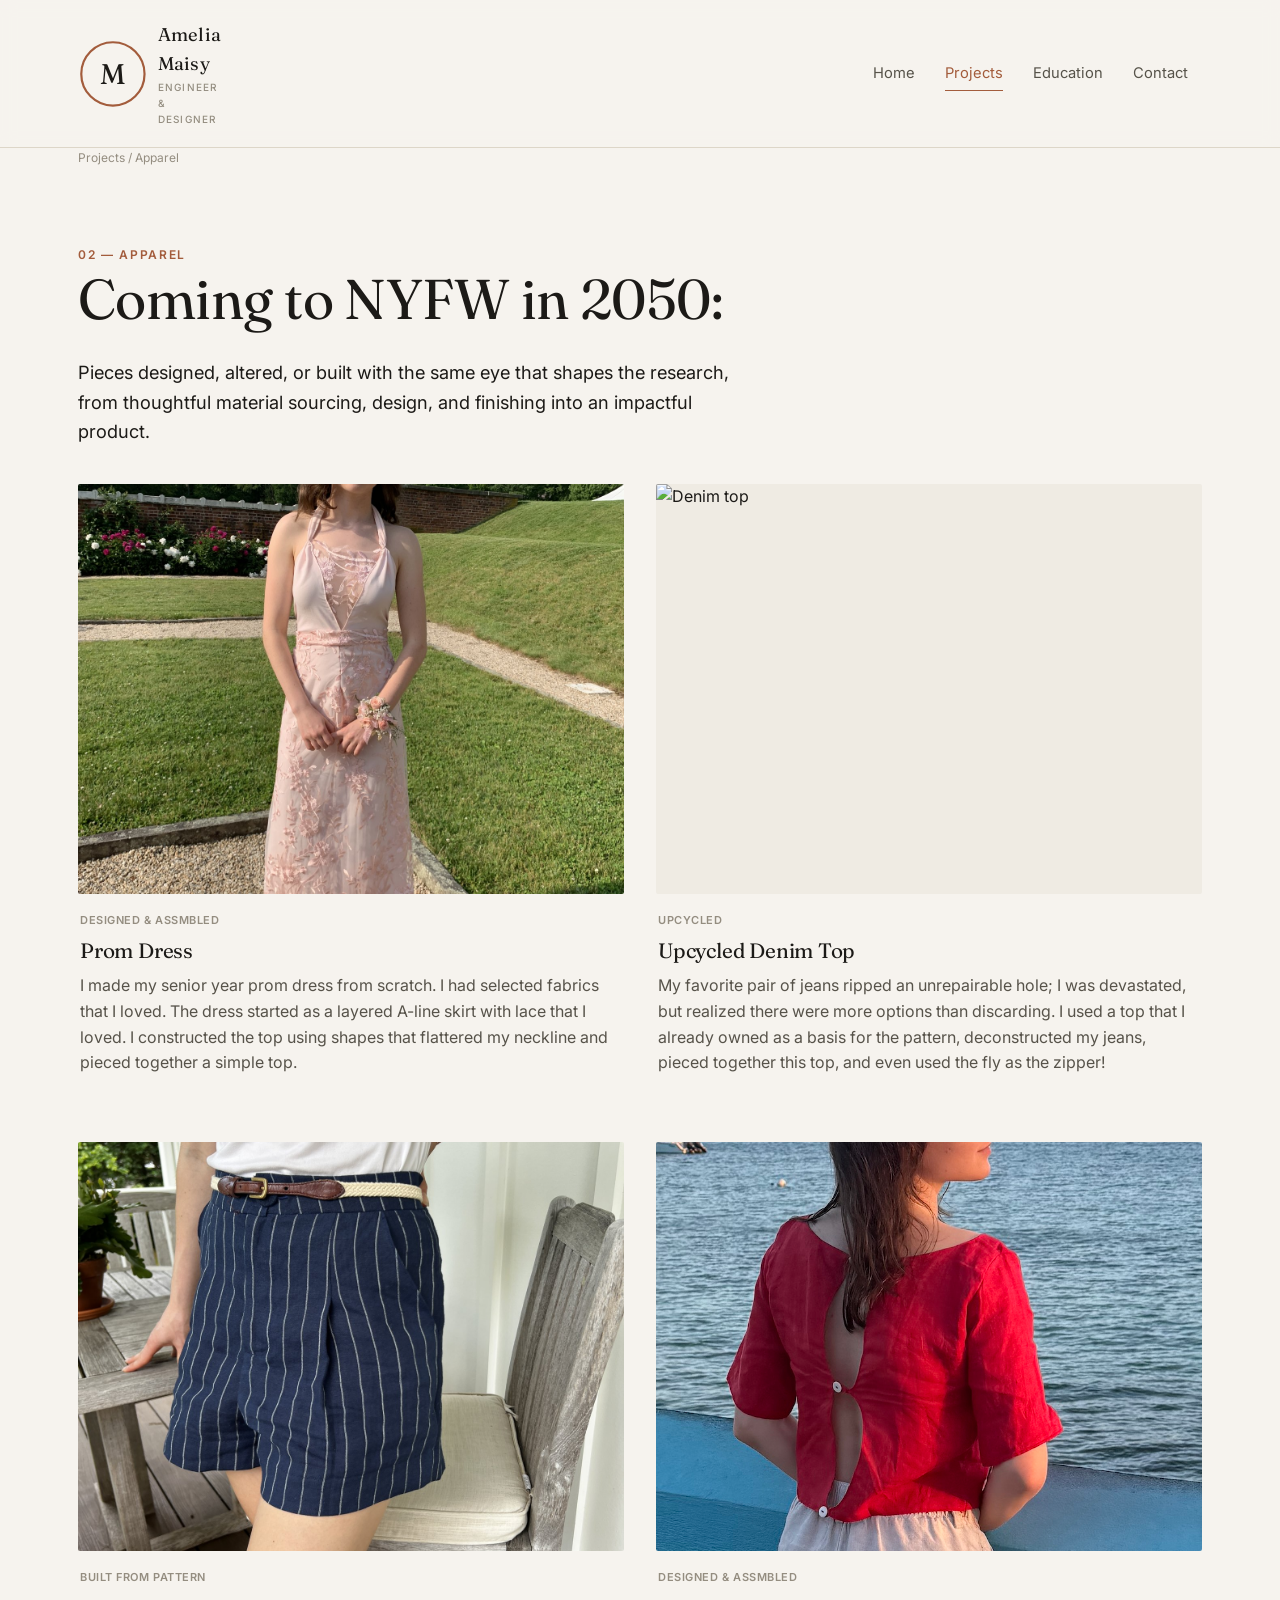
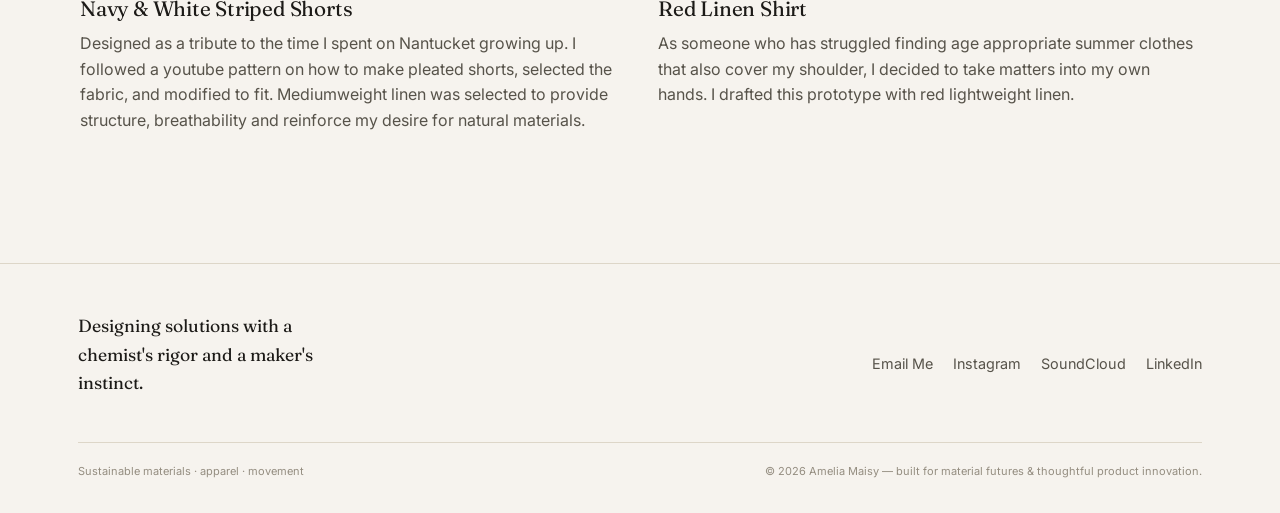
==== commit ff26974c: "Update headline for Apparel section" ====
--- a/apparel.html
+++ b/apparel.html
@@ -16,7 +16,7 @@
     <div class="breadcrumb"><a href="projects.html">Projects</a> / Apparel</div>
     <div class="page-head">
       <span class="eyebrow">02 — Apparel</span>
-      <h1>Garment designs curated from material limits and personal style.</h1>
+      <h1>Coming to NYFW in 2050: </h1>
       <p class="lede">Pieces designed, altered, or built with the same eye that shapes the research, from thoughtful material sourcing, design, and finishing into an impactful product.</p>
     </div>
 
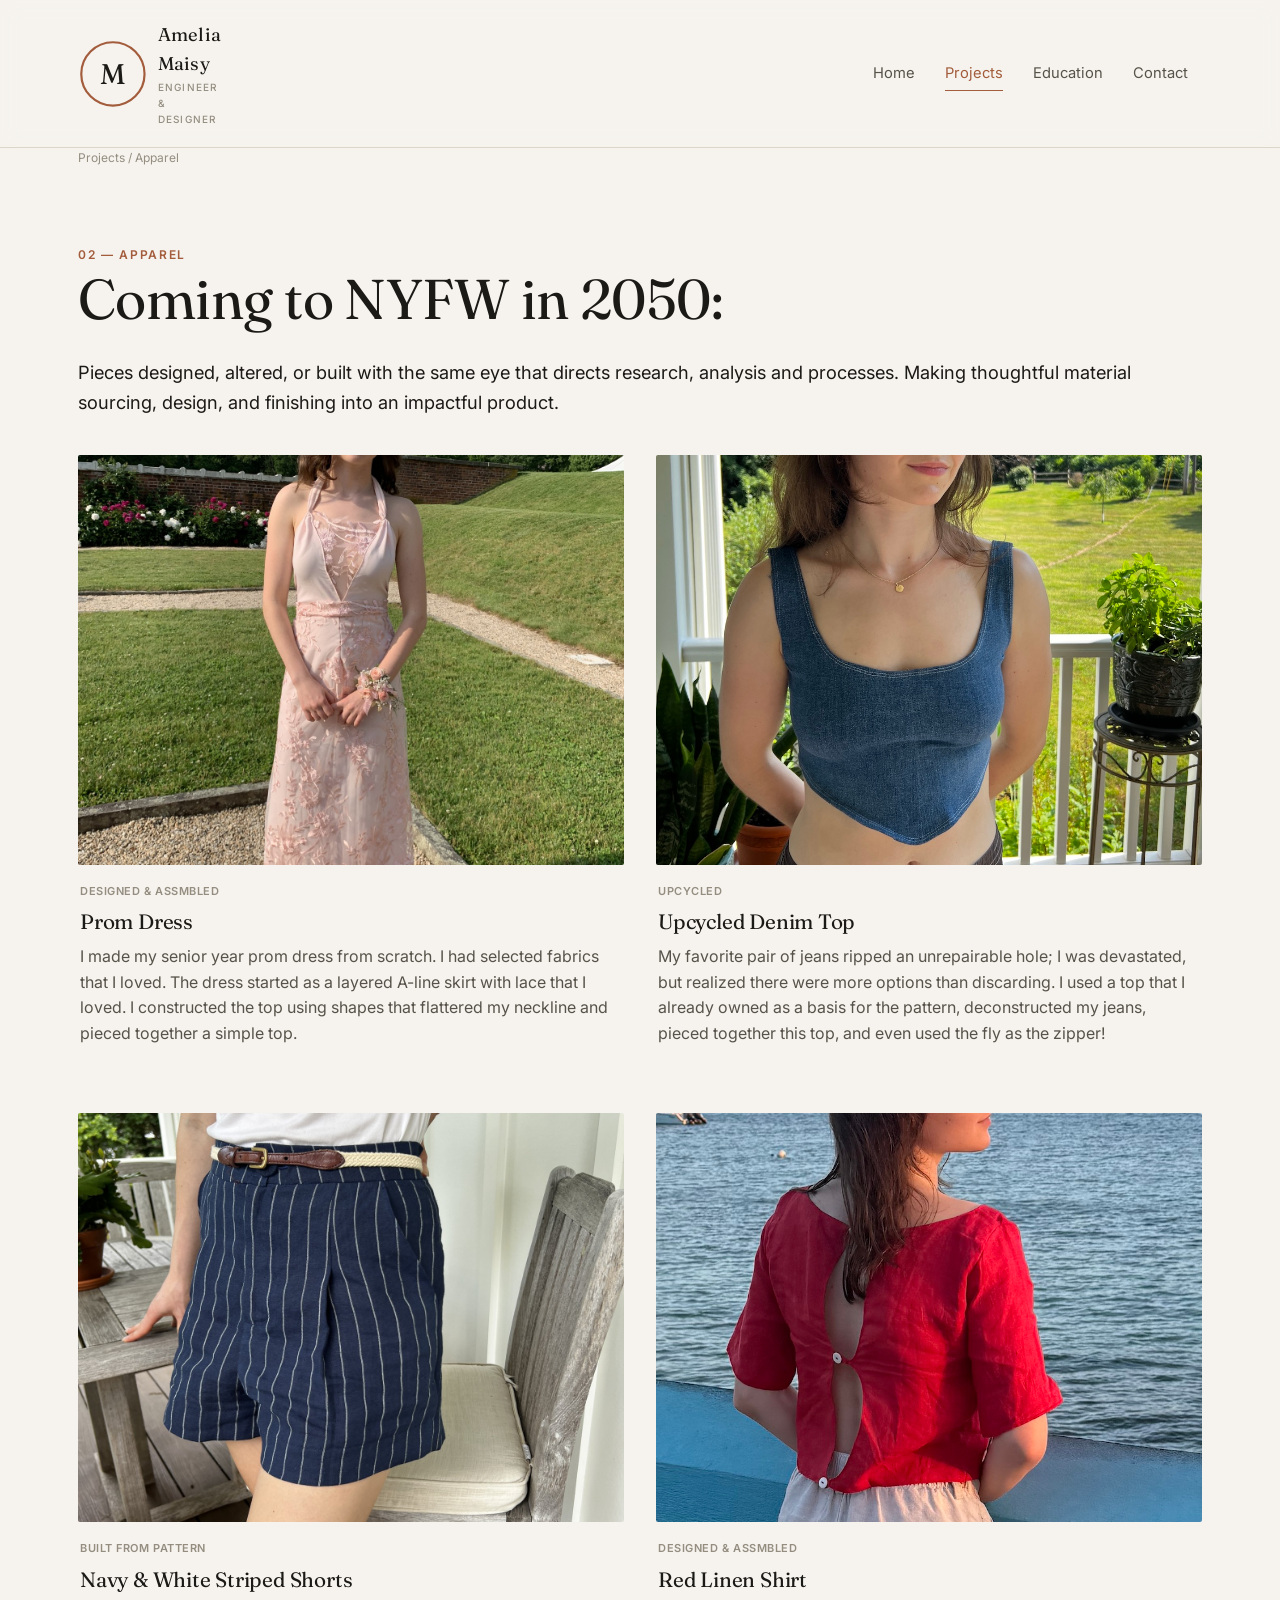
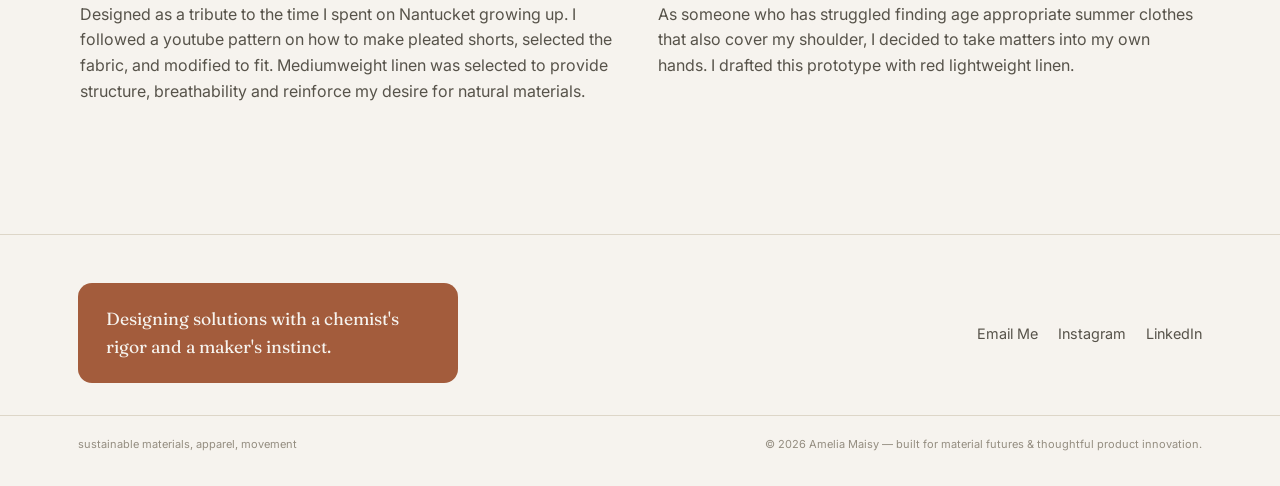
==== commit 8f0614e9: "Revise lede paragraph for clarity and focus" ====
--- a/apparel.html
+++ b/apparel.html
@@ -17,7 +17,7 @@
     <div class="page-head">
       <span class="eyebrow">02 — Apparel</span>
       <h1>Coming to NYFW in 2050: </h1>
-      <p class="lede">Pieces designed, altered, or built with the same eye that shapes the research, from thoughtful material sourcing, design, and finishing into an impactful product.</p>
+      <p class="lede">Pieces designed, altered, or built with the same eye that directs research, analysis and processes. Making thoughtful material sourcing, design, and finishing into an impactful product.</p>
     </div>
 
     <!--
--- a/style.css
+++ b/style.css
@@ -74,11 +74,12 @@
 h3 { font-size: 1.3rem; }
 
 p { color: var(--ink-dim); margin: 0 0 1em; }
-p.lede { color: var(--ink); font-size: 1.14rem; max-width: 60ch; }
+p.lede { color: var(--ink); font-size: 1.14rem; }
 
 .tick { color: var(--ink-faint); font-family: var(--font-body); font-size: 13px; }
 
 /* ================= HEADER / NAV ================= */
+#site-header { display: contents; }
 header.site-header {
   position: sticky; top: 0; z-index: 50;
   background: rgba(246, 243, 238, 0.92);
@@ -346,14 +347,27 @@
 .mail-cta:hover { color: var(--accent-2); }
 
 /* ================= FOOTER ================= */
-footer.site-footer { border-top: 1px solid var(--line); padding: 48px 0 32px; margin-top: 40px; }
-.footer-top { display: flex; justify-content: space-between; gap: 24px; flex-wrap: wrap; align-items: center; }
+footer.site-footer { border-top: 1px solid var(--line); padding: 48px 0 0; margin-top: 40px; }
+.footer-top { display: flex; justify-content: space-between; gap: 24px; flex-wrap: wrap; align-items: center; padding-bottom: 32px; }
 .footer-tagline { font-family: var(--font-display); font-size: 1.1rem; color: var(--ink); max-width: 25ch; }
 .footer-links { display: flex; gap: 20px; list-style: none; padding: 0; margin: 0; flex-wrap: wrap; }
 .footer-links a { text-decoration: none; color: var(--ink-dim); font-size: 0.9rem; }
 .footer-links a:hover { color: var(--accent-2); }
+
+/* warm callout treatment for the footer tagline, matching .focus-callout elsewhere on the site */
+.footer-callout {
+  background: var(--accent-2);
+  border-radius: 14px;
+  padding: 22px 28px;
+  max-width: 380px;
+}
+.footer-callout .footer-tagline { color: #f6f3ee; margin: 0; max-width: none; }
+
+/* the rule above the copyright line runs edge-to-edge like every other section divider on the site,
+   rather than being boxed in by .wrap the way it was before */
+.footer-bottom-rule { border-top: 1px solid var(--line); }
 .footer-bottom {
-  margin-top: 28px; padding-top: 20px; border-top: 1px solid var(--line);
+  padding-top: 20px; padding-bottom: 32px;
   display: flex; justify-content: space-between; gap: 12px; flex-wrap: wrap;
   font-family: var(--font-body); font-size: 11px; color: var(--ink-faint);
 }
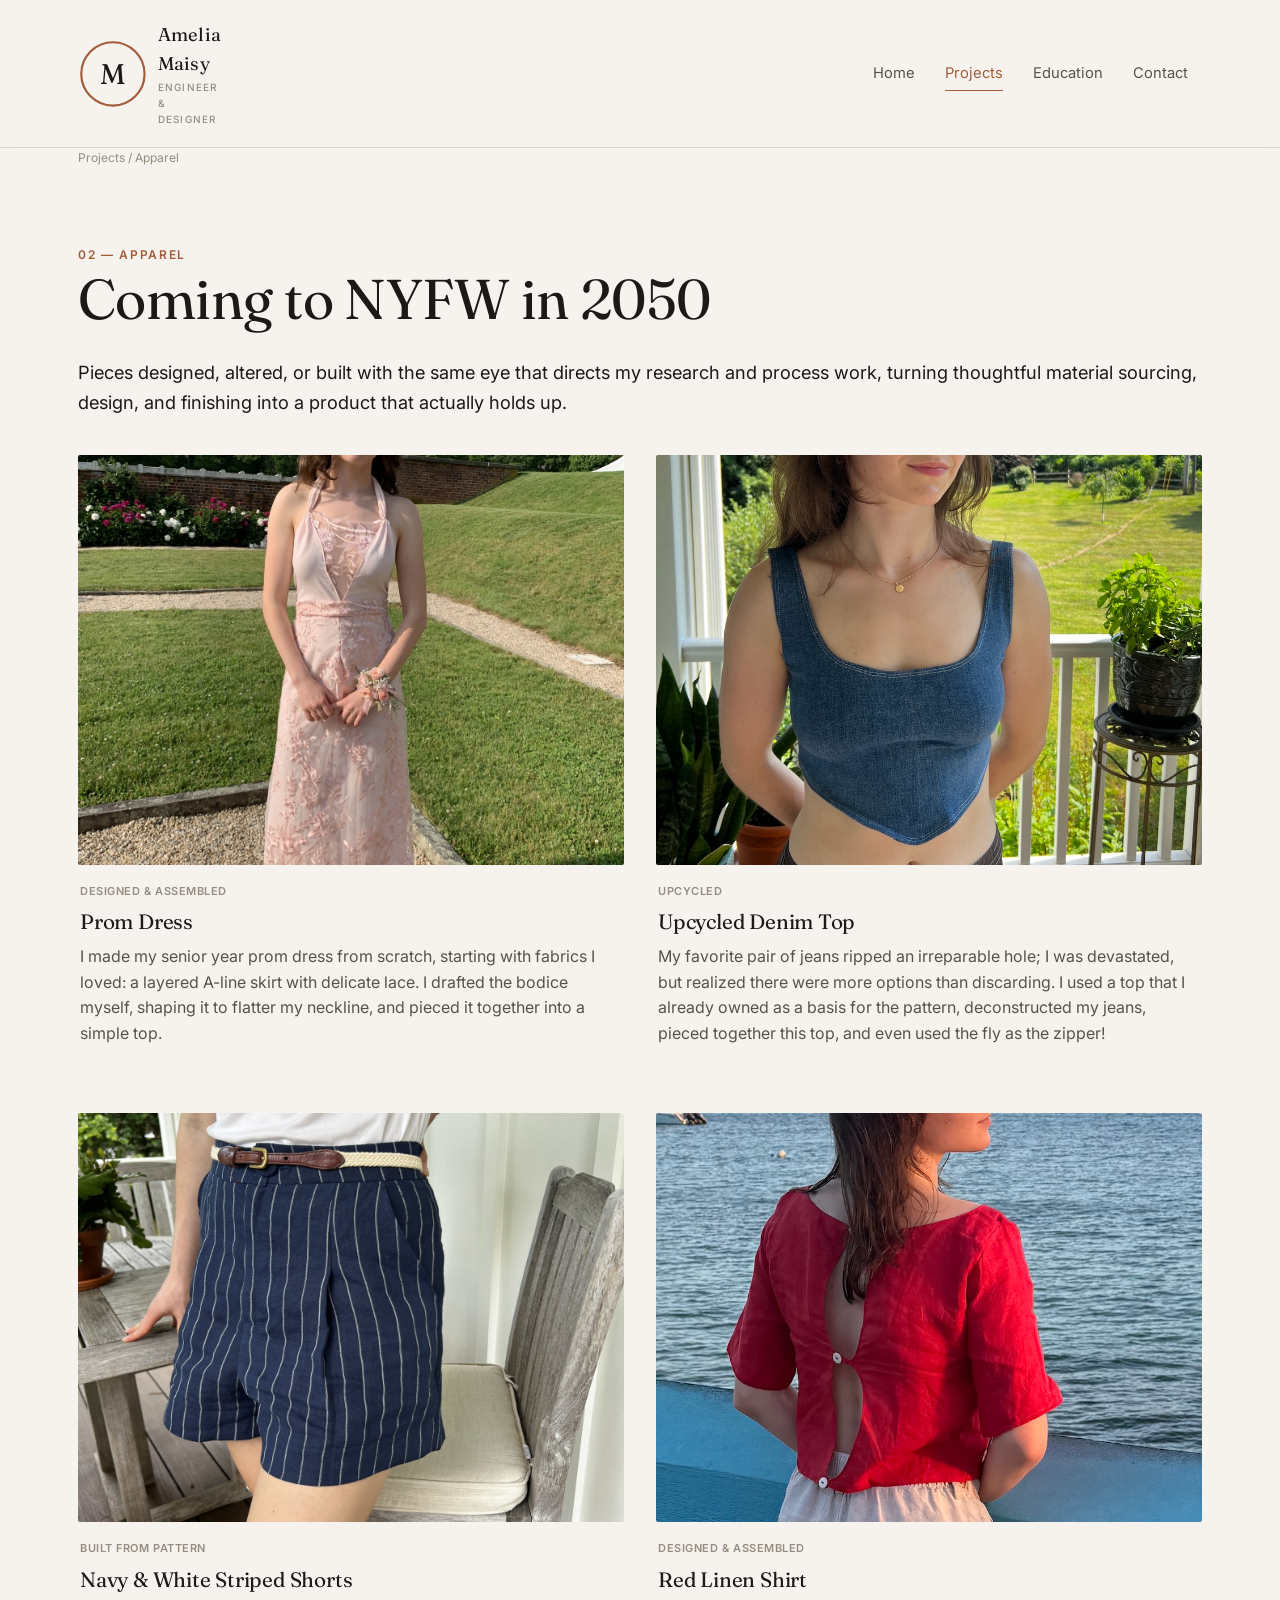
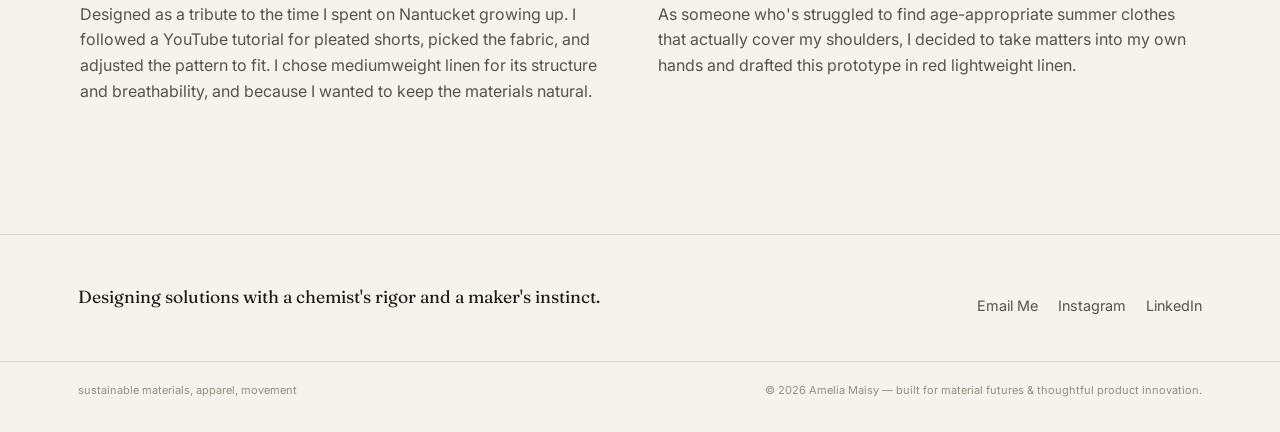
==== commit 3f055327: "Footer redesign, personable video title, DJ header cleanup, sitewide voice pass - Footer tagline: dr" ====
--- a/apparel.html
+++ b/apparel.html
@@ -16,8 +16,8 @@
     <div class="breadcrumb"><a href="projects.html">Projects</a> / Apparel</div>
     <div class="page-head">
       <span class="eyebrow">02 — Apparel</span>
-      <h1>Coming to NYFW in 2050: </h1>
-      <p class="lede">Pieces designed, altered, or built with the same eye that directs research, analysis and processes. Making thoughtful material sourcing, design, and finishing into an impactful product.</p>
+      <h1>Coming to NYFW in 2050</h1>
+      <p class="lede">Pieces designed, altered, or built with the same eye that directs my research and process work, turning thoughtful material sourcing, design, and finishing into a product that actually holds up.</p>
     </div>
 
     <!--
@@ -30,9 +30,9 @@
         <div class="work-card">
           <div class="thumb"><img src="prom-dress.jpg" alt="Prom dress"></div>
           <div class="body">
-            <div class="meta"><span>Designed &amp; Assmbled</span></div>
+            <div class="meta"><span>Designed &amp; Assembled</span></div>
             <h3>Prom Dress</h3>
-            <p>I made my senior year prom dress from scratch. I had selected fabrics that I loved. The dress started as a layered A-line skirt with lace that I loved. I constructed the top using shapes that flattered my neckline and pieced together a simple top.</p>
+            <p>I made my senior year prom dress from scratch, starting with fabrics I loved: a layered A-line skirt with delicate lace. I drafted the bodice myself, shaping it to flatter my neckline, and pieced it together into a simple top.</p>
           </div>
         </div>
 
@@ -41,7 +41,7 @@
           <div class="body">
             <div class="meta"><span>Upcycled</span></div>
             <h3>Upcycled Denim Top</h3>
-            <p>My favorite pair of jeans ripped an unrepairable hole; I was devastated, but realized there were more options than discarding. I used a top that I already owned as a basis for the pattern, deconstructed my jeans, pieced together this top, and even used the fly as the zipper!</p>
+            <p>My favorite pair of jeans ripped an irreparable hole; I was devastated, but realized there were more options than discarding. I used a top that I already owned as a basis for the pattern, deconstructed my jeans, pieced together this top, and even used the fly as the zipper!</p>
           </div>
         </div>
 
@@ -50,16 +50,16 @@
           <div class="body">
             <div class="meta"><span>Built from Pattern</span></div>
             <h3>Navy &amp; White Striped Shorts</h3>
-            <p>Designed as a tribute to the time I spent on Nantucket growing up. I followed a youtube pattern on how to make pleated shorts, selected the fabric, and modified to fit. Mediumweight linen was selected to provide structure, breathability and reinforce my desire for natural materials.</p>
+            <p>Designed as a tribute to the time I spent on Nantucket growing up. I followed a YouTube tutorial for pleated shorts, picked the fabric, and adjusted the pattern to fit. I chose mediumweight linen for its structure and breathability, and because I wanted to keep the materials natural.</p>
           </div>
         </div>
 
         <div class="work-card">
           <div class="thumb"><img src="redshirt.jpg" alt="Red top"></div>
           <div class="body">
-            <div class="meta"><span>Designed &amp; Assmbled</span></div>
+            <div class="meta"><span>Designed &amp; Assembled</span></div>
             <h3>Red Linen Shirt</h3>
-            <p>As someone who has struggled finding age appropriate summer clothes that also cover my shoulder, I decided to take matters into my own hands. I drafted this prototype with red lightweight linen.</p>
+            <p>As someone who's struggled to find age-appropriate summer clothes that actually cover my shoulders, I decided to take matters into my own hands and drafted this prototype in red lightweight linen.</p>
           </div>
         </div>
       </div>
--- a/style.css
+++ b/style.css
@@ -349,19 +349,11 @@
 /* ================= FOOTER ================= */
 footer.site-footer { border-top: 1px solid var(--line); padding: 48px 0 0; margin-top: 40px; }
 .footer-top { display: flex; justify-content: space-between; gap: 24px; flex-wrap: wrap; align-items: center; padding-bottom: 32px; }
-.footer-tagline { font-family: var(--font-display); font-size: 1.1rem; color: var(--ink); max-width: 25ch; }
+.footer-tagline { font-family: var(--font-display); font-size: 1.1rem; color: var(--ink); white-space: nowrap; }
 .footer-links { display: flex; gap: 20px; list-style: none; padding: 0; margin: 0; flex-wrap: wrap; }
 .footer-links a { text-decoration: none; color: var(--ink-dim); font-size: 0.9rem; }
 .footer-links a:hover { color: var(--accent-2); }
-
-/* warm callout treatment for the footer tagline, matching .focus-callout elsewhere on the site */
-.footer-callout {
-  background: var(--accent-2);
-  border-radius: 14px;
-  padding: 22px 28px;
-  max-width: 380px;
-}
-.footer-callout .footer-tagline { color: #f6f3ee; margin: 0; max-width: none; }
+@media (max-width: 500px) { .footer-tagline { white-space: normal; } }
 
 /* the rule above the copyright line runs edge-to-edge like every other section divider on the site,
    rather than being boxed in by .wrap the way it was before */
